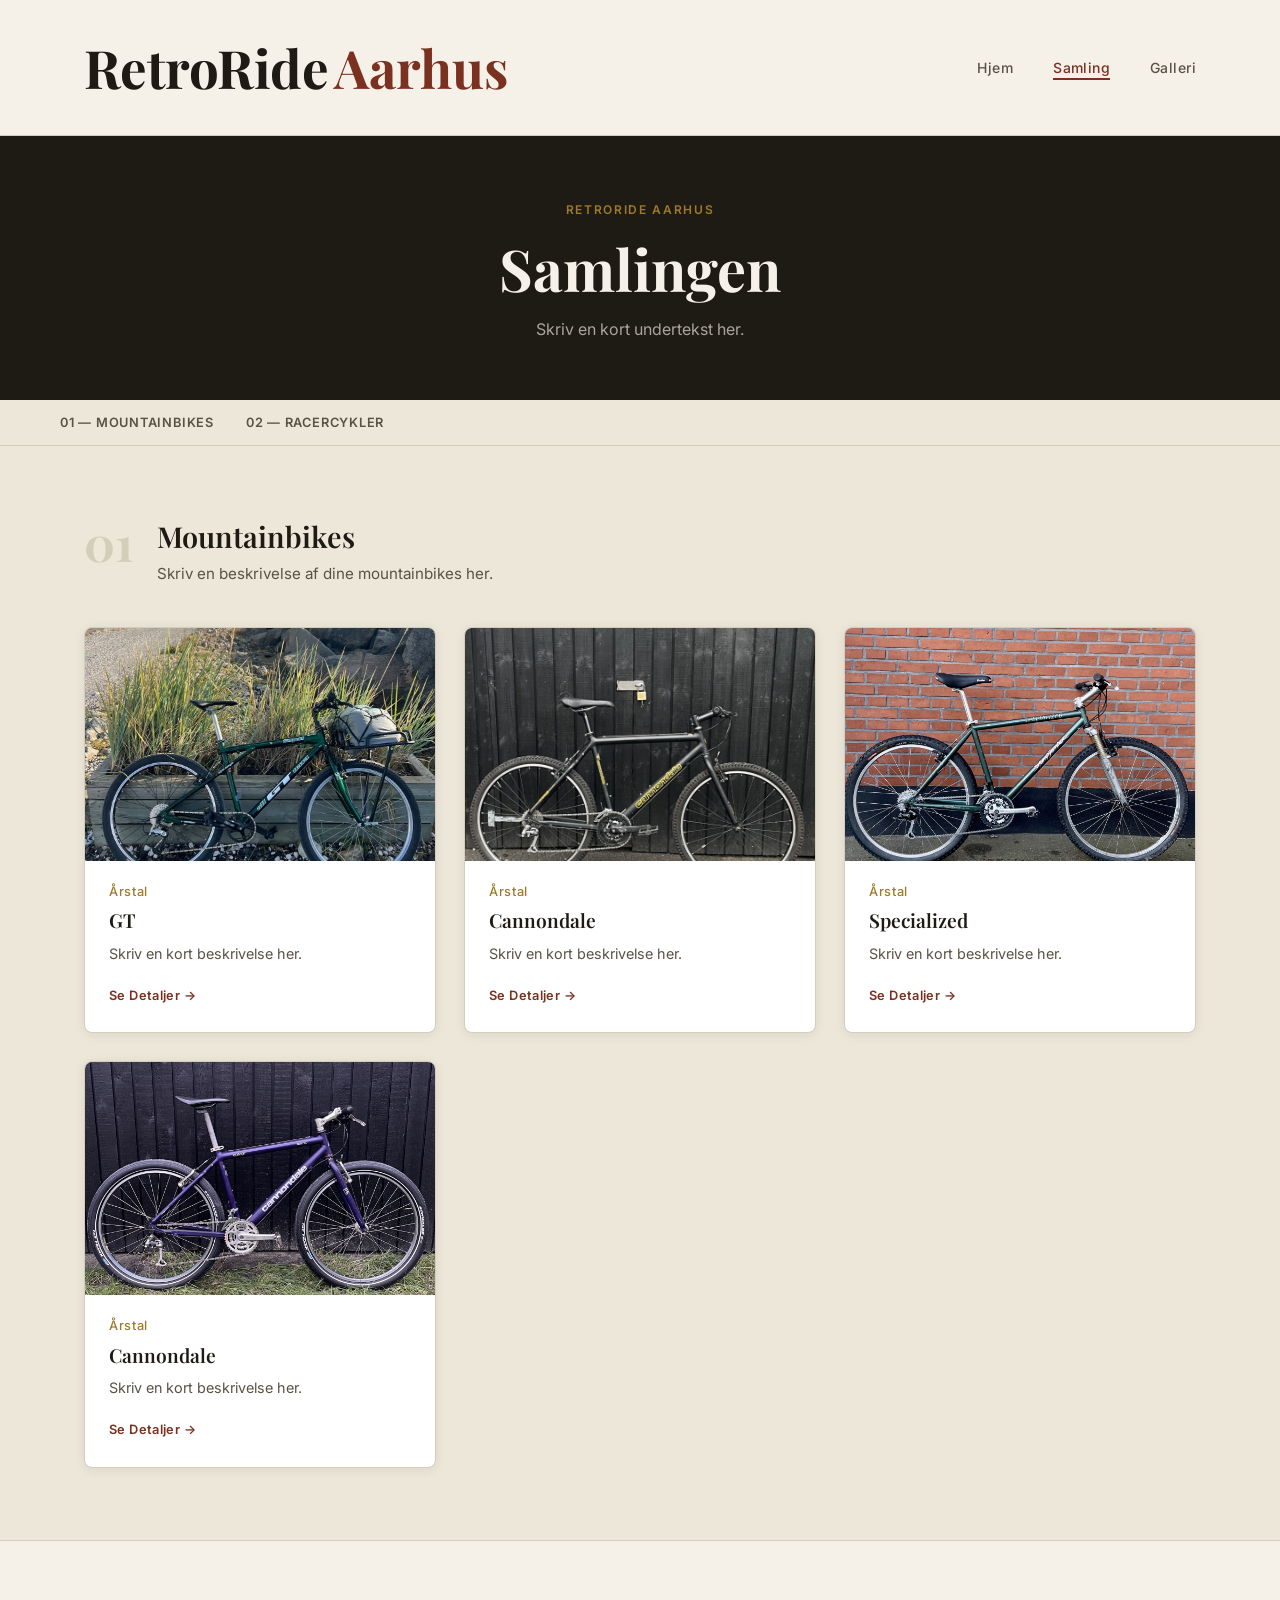
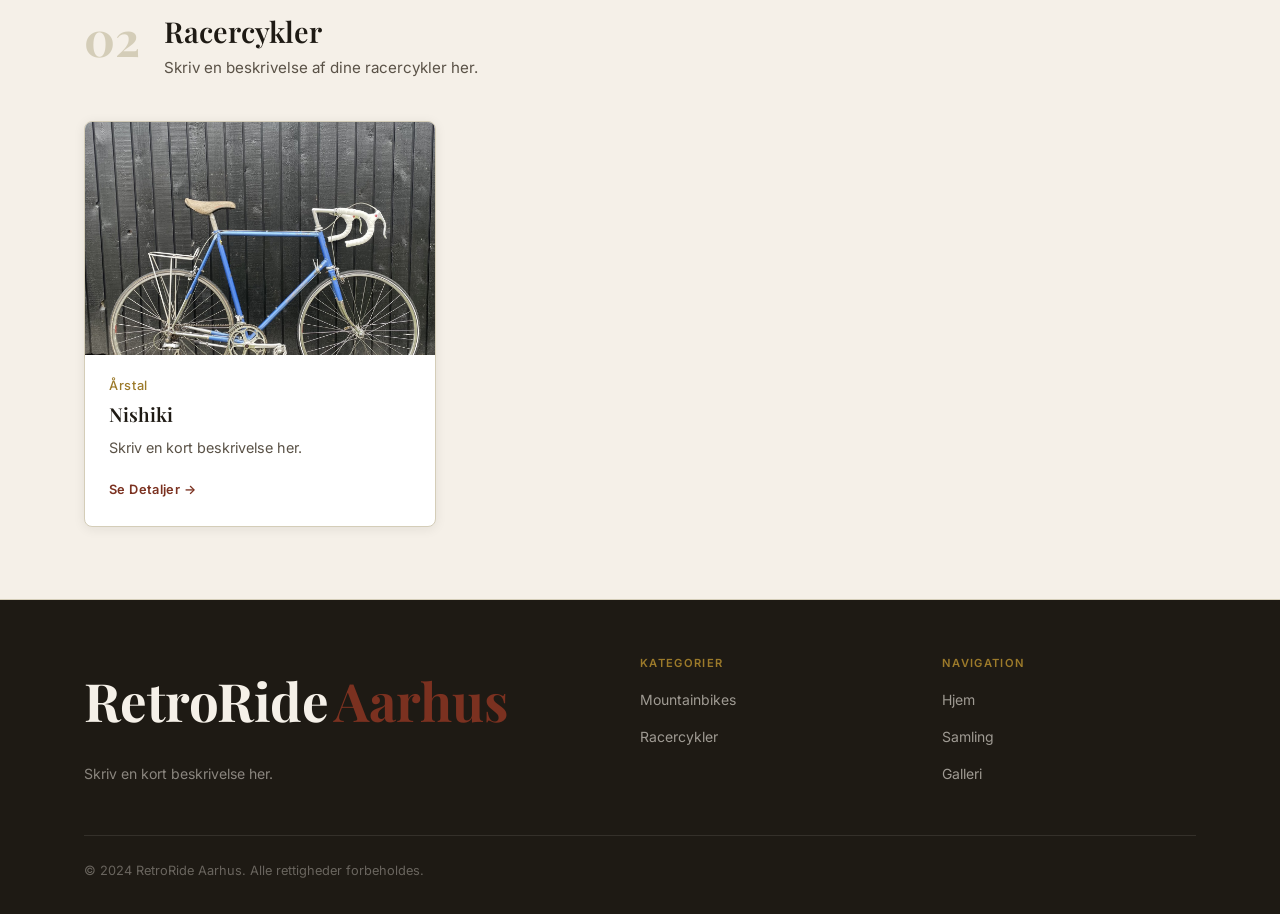
==== categories.html @ 52d95b5a "Initial commit — RetroRide Aarhus website Static vintage bicycle collection showcase with homepage, " ====
<!DOCTYPE html>
<html lang="da">
<head>
  <meta charset="UTF-8" />
  <meta name="viewport" content="width=device-width, initial-scale=1.0" />
  <title>Samlingen — RetroRide Aarhus</title>
  <link rel="preconnect" href="https://fonts.googleapis.com" />
  <link rel="preconnect" href="https://fonts.gstatic.com" crossorigin />
  <link href="https://fonts.googleapis.com/css2?family=Playfair+Display:ital,wght@0,400;0,600;0,700;1,400&family=Inter:wght@300;400;500;600&display=swap" rel="stylesheet" />
  <link rel="stylesheet" href="css/styles.css" />
</head>
<body>

  <!-- Navigation -->
  <nav class="nav">
    <div class="nav-container">
      <a href="index.html" class="nav-logo">
        <span class="logo-main">RetroRide</span>
        <span class="logo-sub">Aarhus</span>
      </a>
      <button class="nav-toggle" id="navToggle" aria-label="Åbn navigation" aria-expanded="false">
        <span></span><span></span><span></span>
      </button>
      <ul class="nav-links" id="navLinks">
        <li><a href="index.html" class="nav-link">Hjem</a></li>
        <li><a href="categories.html" class="nav-link active">Samling</a></li>
        <li><a href="gallery.html" class="nav-link">Galleri</a></li>
      </ul>
    </div>
  </nav>

  <!-- Sidehoved -->
  <header class="page-header">
    <p class="page-header-label">RetroRide Aarhus</p>
    <h1 class="page-header-title">Samlingen</h1>
    <!-- Skriv en kort undertekst til samlingssiden -->
    <p class="page-header-subtitle">Skriv en kort undertekst her.</p>
  </header>

  <!-- Kategori-genvejsnavigation -->
  <nav class="categories-nav" aria-label="Gå til kategori">
    <div class="categories-nav-inner">
      <a href="#mountainbikes" class="cat-nav-link">01 — Mountainbikes</a>
      <a href="#racercykler"   class="cat-nav-link">02 — Racercykler</a>
    </div>
  </nav>

  <!-- ─── Kategori 01: Mountainbikes ────────────────────────── -->
  <section class="category-section" id="mountainbikes">
    <div class="container">
      <div class="category-header">
        <span class="category-number">01</span>
        <div class="category-header-text">
          <h2 class="category-title">Mountainbikes</h2>
          <p class="category-desc">Skriv en beskrivelse af dine mountainbikes her.</p>
        </div>
      </div>
      <div class="bikes-grid">

        <!-- GT -->
        <article class="bike-card">
          <a href="bikes/bike-1.html" class="bike-card-link">
            <div class="bike-card-image">
              <img src="photos/gt-1.jpg" alt="GT Mountainbike" loading="lazy" />
            </div>
            <div class="bike-card-body">
              <p class="bike-card-year">Årstal</p>
              <h3 class="bike-card-name">GT</h3>
              <p class="bike-card-desc">Skriv en kort beskrivelse her.</p>
              <span class="bike-card-cta">Se Detaljer →</span>
            </div>
          </a>
        </article>

        <!-- Cannondale 1 -->
        <article class="bike-card">
          <a href="bikes/bike-2.html" class="bike-card-link">
            <div class="bike-card-image">
              <img src="photos/cannondale1-1.jpg" alt="Cannondale Mountainbike" loading="lazy" />
            </div>
            <div class="bike-card-body">
              <p class="bike-card-year">Årstal</p>
              <h3 class="bike-card-name">Cannondale</h3>
              <p class="bike-card-desc">Skriv en kort beskrivelse her.</p>
              <span class="bike-card-cta">Se Detaljer →</span>
            </div>
          </a>
        </article>

        <!-- Specialized -->
        <article class="bike-card">
          <a href="bikes/bike-3.html" class="bike-card-link">
            <div class="bike-card-image">
              <img src="photos/specialized-1.jpg" alt="Specialized Mountainbike" loading="lazy" />
            </div>
            <div class="bike-card-body">
              <p class="bike-card-year">Årstal</p>
              <h3 class="bike-card-name">Specialized</h3>
              <p class="bike-card-desc">Skriv en kort beskrivelse her.</p>
              <span class="bike-card-cta">Se Detaljer →</span>
            </div>
          </a>
        </article>

        <!-- Cannondale 2 -->
        <article class="bike-card">
          <a href="bikes/bike-5.html" class="bike-card-link">
            <div class="bike-card-image">
              <img src="photos/cannondale2-1.jpg" alt="Cannondale Mountainbike" loading="lazy" />
            </div>
            <div class="bike-card-body">
              <p class="bike-card-year">Årstal</p>
              <h3 class="bike-card-name">Cannondale</h3>
              <p class="bike-card-desc">Skriv en kort beskrivelse her.</p>
              <span class="bike-card-cta">Se Detaljer →</span>
            </div>
          </a>
        </article>

      </div>
    </div>
  </section>

  <!-- ─── Kategori 02: Racercykler ──────────────────────────── -->
  <section class="category-section" id="racercykler">
    <div class="container">
      <div class="category-header">
        <span class="category-number">02</span>
        <div class="category-header-text">
          <h2 class="category-title">Racercykler</h2>
          <p class="category-desc">Skriv en beskrivelse af dine racercykler her.</p>
        </div>
      </div>
      <div class="bikes-grid">

        <!-- Nishiki -->
        <article class="bike-card">
          <a href="bikes/bike-4.html" class="bike-card-link">
            <div class="bike-card-image">
              <img src="photos/nishiki-1.jpg" alt="Nishiki Racercykel" loading="lazy" />
            </div>
            <div class="bike-card-body">
              <p class="bike-card-year">Årstal</p>
              <h3 class="bike-card-name">Nishiki</h3>
              <p class="bike-card-desc">Skriv en kort beskrivelse her.</p>
              <span class="bike-card-cta">Se Detaljer →</span>
            </div>
          </a>
        </article>


      </div>
    </div>
  </section>

  <!-- Footer -->
  <footer class="footer">
    <div class="container">
      <div class="footer-grid">
        <div class="footer-brand">
          <a href="index.html" class="footer-logo">
            <span class="logo-main">RetroRide</span>
            <span class="logo-sub">Aarhus</span>
          </a>
          <p class="footer-tagline">Skriv en kort beskrivelse her.</p>
        </div>
        <div class="footer-col">
          <h4 class="footer-heading">Kategorier</h4>
          <ul class="footer-links">
            <li><a href="#mountainbikes">Mountainbikes</a></li>
            <li><a href="#racercykler">Racercykler</a></li>
          </ul>
        </div>
        <div class="footer-col">
          <h4 class="footer-heading">Navigation</h4>
          <ul class="footer-links">
            <li><a href="index.html">Hjem</a></li>
            <li><a href="categories.html">Samling</a></li>
            <li><a href="gallery.html">Galleri</a></li>
          </ul>
        </div>
      </div>
      <div class="footer-bottom">
        <!-- Skriv dit navn og årstallet her -->
        <p>© 2024 RetroRide Aarhus. Alle rettigheder forbeholdes.</p>
      </div>
    </div>
  </footer>

  <script src="js/main.js"></script>
</body>
</html>
---- css/styles.css ----
/* ============================================================
   RetroRide Aarhus — Shared Stylesheet
   Vintage cycling magazine aesthetic
   ============================================================ */

/* ── Design Tokens ─────────────────────────────────────────── */
:root {
  --bg:           #F5F0E8;   /* warm cream */
  --bg-alt:       #EDE7DA;   /* section dividers */
  --bg-card:      #FFFFFF;
  --border:       #D4CDB8;
  --text-primary: #1E1A14;
  --text-secondary: #5A5247;
  --accent:       #7B3120;   /* deep rust / terracotta */
  --gold:         #9C7A2A;   /* vintage gold for labels */

  --font-heading: 'Playfair Display', Georgia, serif;
  --font-body:    'Inter', system-ui, sans-serif;

  --radius:       4px;
  --radius-card:  8px;
  --shadow-card:  0 2px 12px rgba(30,26,20,0.08);
  --shadow-hover: 0 6px 24px rgba(30,26,20,0.14);

  --nav-height:   136px;
  --container:    1160px;
  --container-narrow: 740px;
}

/* ── Reset & Base ───────────────────────────────────────────── */
*, *::before, *::after { box-sizing: border-box; margin: 0; padding: 0; }

html { scroll-behavior: smooth; }

body {
  background-color: var(--bg);
  color: var(--text-primary);
  font-family: var(--font-body);
  font-size: 16px;
  line-height: 1.7;
  -webkit-font-smoothing: antialiased;
}

img {
  display: block;
  max-width: 100%;
  height: auto;
}

a { color: inherit; text-decoration: none; }

ul { list-style: none; }

/* ── Typography ─────────────────────────────────────────────── */
h1, h2, h3, h4 {
  font-family: var(--font-heading);
  color: var(--text-primary);
  line-height: 1.25;
}

h1 { font-size: clamp(2.2rem, 5vw, 3.6rem); font-weight: 700; }
h2 { font-size: clamp(1.7rem, 3.5vw, 2.6rem); font-weight: 600; }
h3 { font-size: clamp(1.2rem, 2.5vw, 1.5rem); font-weight: 600; }
h4 { font-size: 1rem; font-weight: 600; }

p { color: var(--text-secondary); }

/* ── Layout Utilities ───────────────────────────────────────── */
.container {
  width: 100%;
  max-width: var(--container);
  margin-inline: auto;
  padding-inline: 1.5rem;
}

.container-narrow {
  max-width: var(--container-narrow);
  margin-inline: auto;
  padding-inline: 1.5rem;
}

.section {
  padding-block: 5rem;
}

.section-alt {
  background-color: var(--bg-alt);
}

.section-header {
  text-align: center;
  max-width: 620px;
  margin-inline: auto;
  margin-bottom: 3.5rem;
}

.section-label {
  font-family: var(--font-body);
  font-size: 0.75rem;
  font-weight: 600;
  letter-spacing: 0.12em;
  text-transform: uppercase;
  color: var(--gold);
  margin-bottom: 0.6rem;
}

.section-title {
  margin-bottom: 1rem;
}

.section-subtitle {
  font-size: 1rem;
  color: var(--text-secondary);
}

.section-footer {
  text-align: center;
  margin-top: 3rem;
}

/* ── Buttons ────────────────────────────────────────────────── */
.btn {
  display: inline-block;
  font-family: var(--font-body);
  font-size: 0.875rem;
  font-weight: 500;
  letter-spacing: 0.04em;
  padding: 0.75rem 1.75rem;
  border-radius: var(--radius);
  cursor: pointer;
  transition: background 0.2s, color 0.2s, border-color 0.2s, transform 0.15s;
}

.btn:hover { transform: translateY(-1px); }

.btn-primary {
  background: var(--accent);
  color: #fff;
  border: 2px solid var(--accent);
}

.btn-primary:hover {
  background: #6a2918;
  border-color: #6a2918;
}

.btn-secondary {
  background: transparent;
  color: var(--bg);
  border: 2px solid rgba(245,240,232,0.55);
}

.btn-secondary:hover {
  background: rgba(245,240,232,0.12);
  border-color: var(--bg);
}

.btn-outline {
  background: transparent;
  color: var(--accent);
  border: 2px solid var(--accent);
}

.btn-outline:hover {
  background: var(--accent);
  color: #fff;
}

/* ── Navigation ─────────────────────────────────────────────── */
.nav {
  position: sticky;
  top: 0;
  z-index: 100;
  background: var(--bg);
  border-bottom: 1px solid var(--border);
  height: var(--nav-height);
}

.nav-container {
  max-width: var(--container);
  margin-inline: auto;
  padding-inline: 1.5rem;
  height: 100%;
  display: flex;
  align-items: center;
  justify-content: space-between;
}

.nav-logo {
  display: flex;
  align-items: baseline;
  gap: 0.35rem;
  text-decoration: none;
}

.logo-main {
  font-family: var(--font-heading);
  font-size: 3.3rem;
  font-weight: 700;
  color: var(--text-primary);
  letter-spacing: -0.01em;
}

.logo-sub {
  font-family: var(--font-heading);
  font-size: 3.3rem;
  font-weight: 700;
  color: var(--accent);
}

.nav-links {
  display: flex;
  align-items: center;
  gap: 2.5rem;
}

.nav-link {
  font-size: 0.875rem;
  font-weight: 500;
  color: var(--text-secondary);
  letter-spacing: 0.03em;
  position: relative;
  transition: color 0.2s;
}

.nav-link::after {
  content: '';
  position: absolute;
  bottom: -4px;
  left: 0;
  width: 0;
  height: 2px;
  background: var(--accent);
  transition: width 0.2s;
}

.nav-link:hover,
.nav-link.active {
  color: var(--accent);
}

.nav-link.active::after,
.nav-link:hover::after {
  width: 100%;
}

/* Hamburger toggle */
.nav-toggle {
  display: none;
  flex-direction: column;
  justify-content: center;
  gap: 5px;
  width: 32px;
  height: 32px;
  background: none;
  border: none;
  cursor: pointer;
  padding: 2px;
}

.nav-toggle span {
  display: block;
  height: 2px;
  width: 100%;
  background: var(--text-primary);
  border-radius: 2px;
  transition: transform 0.25s, opacity 0.25s;
}

/* Hamburger → X animation */
.nav-toggle.open span:nth-child(1) { transform: translateY(7px) rotate(45deg); }
.nav-toggle.open span:nth-child(2) { opacity: 0; }
.nav-toggle.open span:nth-child(3) { transform: translateY(-7px) rotate(-45deg); }

/* ── Hero ───────────────────────────────────────────────────── */
.hero {
  background: var(--text-primary);
  background-image:
    radial-gradient(ellipse at 70% 50%, rgba(123,49,32,0.18) 0%, transparent 65%),
    radial-gradient(ellipse at 20% 80%, rgba(156,122,42,0.10) 0%, transparent 55%);
  min-height: 100vh;
  display: flex;
  align-items: center;
  padding: 10rem 1.5rem 5rem;
}

.hero-content {
  max-width: var(--container);
  margin-inline: auto;
  width: 100%;
  max-width: 700px;
}

.hero-label {
  font-size: 0.75rem;
  font-weight: 600;
  letter-spacing: 0.14em;
  text-transform: uppercase;
  color: var(--gold);
  margin-bottom: 1.25rem;
}

.hero-title {
  color: var(--bg);
  margin-bottom: 1.5rem;
  font-style: normal;
}

.hero-title em {
  font-style: italic;
  color: #C8A87A;
}

.hero-tagline {
  font-size: 1.125rem;
  color: rgba(245,240,232,0.7);
  max-width: 560px;
  margin-bottom: 2.5rem;
  line-height: 1.75;
}

.hero-ctas {
  display: flex;
  gap: 1rem;
  flex-wrap: wrap;
}

/* ── Bike Cards ─────────────────────────────────────────────── */
.bikes-grid {
  display: grid;
  grid-template-columns: repeat(auto-fill, minmax(300px, 1fr));
  gap: 1.75rem;
}

.bike-card {
  background: var(--bg-card);
  border: 1px solid var(--border);
  border-radius: var(--radius-card);
  overflow: hidden;
  box-shadow: var(--shadow-card);
  transition: box-shadow 0.25s, transform 0.25s;
}

.bike-card:hover {
  box-shadow: var(--shadow-hover);
  transform: translateY(-3px);
}

.bike-card-link {
  display: block;
  text-decoration: none;
  color: inherit;
}

.bike-card-image {
  position: relative;
  overflow: hidden;
  aspect-ratio: 3/2;
  background: var(--bg-alt);
}

.bike-card-image img {
  width: 100%;
  height: 100%;
  object-fit: cover;
  transition: transform 0.4s;
}

.bike-card:hover .bike-card-image img {
  transform: scale(1.03);
}

.bike-card-category {
  position: absolute;
  top: 0.75rem;
  left: 0.75rem;
  background: var(--accent);
  color: #fff;
  font-size: 0.7rem;
  font-weight: 600;
  letter-spacing: 0.08em;
  text-transform: uppercase;
  padding: 0.25rem 0.6rem;
  border-radius: var(--radius);
}

.bike-card-body {
  padding: 1.25rem 1.5rem 1.5rem;
}

.bike-card-year {
  font-size: 0.8rem;
  font-weight: 500;
  color: var(--gold);
  letter-spacing: 0.05em;
  margin-bottom: 0.35rem;
}

.bike-card-name {
  font-family: var(--font-heading);
  font-size: 1.2rem;
  font-weight: 600;
  color: var(--text-primary);
  margin-bottom: 0.6rem;
}

.bike-card-desc {
  font-size: 0.9rem;
  color: var(--text-secondary);
  line-height: 1.6;
  margin-bottom: 1rem;
}

.bike-card-cta {
  font-size: 0.8rem;
  font-weight: 600;
  color: var(--accent);
  letter-spacing: 0.03em;
}

/* ── About Section ──────────────────────────────────────────── */
.about-content {
  border-left: 3px solid var(--accent);
  padding-left: 2rem;
}

.about-text {
  font-size: 1.05rem;
  line-height: 1.8;
  color: var(--text-secondary);
  margin-bottom: 1.25rem;
}

.about-text:last-of-type { margin-bottom: 0; }

/* ── Page Header (inner pages) ──────────────────────────────── */
.page-header {
  background: var(--text-primary);
  padding: 4rem 1.5rem 3.5rem;
  text-align: center;
}

.page-header-label {
  font-size: 0.75rem;
  font-weight: 600;
  letter-spacing: 0.14em;
  text-transform: uppercase;
  color: var(--gold);
  margin-bottom: 0.75rem;
}

.page-header-title {
  color: var(--bg);
  margin-bottom: 0.75rem;
}

.page-header-subtitle {
  color: rgba(245,240,232,0.65);
  font-size: 1rem;
  max-width: 480px;
  margin-inline: auto;
}

/* ── Categories Page ────────────────────────────────────────── */
.categories-nav {
  background: var(--bg-alt);
  border-bottom: 1px solid var(--border);
  padding: 0.75rem 1.5rem;
  position: sticky;
  top: var(--nav-height);
  z-index: 50;
}

.categories-nav-inner {
  max-width: var(--container);
  margin-inline: auto;
  display: flex;
  gap: 2rem;
  flex-wrap: wrap;
  align-items: center;
}

.cat-nav-link {
  font-size: 0.8rem;
  font-weight: 600;
  letter-spacing: 0.06em;
  text-transform: uppercase;
  color: var(--text-secondary);
  transition: color 0.2s;
  white-space: nowrap;
}

.cat-nav-link:hover { color: var(--accent); }

.category-section {
  padding-block: 4.5rem;
  border-bottom: 1px solid var(--border);
}

.category-section:last-child { border-bottom: none; }

.category-section:nth-child(even) { background: var(--bg-alt); }

.category-header {
  display: flex;
  align-items: flex-start;
  gap: 1.5rem;
  margin-bottom: 2.5rem;
}

.category-number {
  font-family: var(--font-heading);
  font-size: 3rem;
  font-weight: 700;
  color: var(--border);
  line-height: 1;
  flex-shrink: 0;
  min-width: 3rem;
}

.category-header-text {}

.category-title {
  font-family: var(--font-heading);
  font-size: 1.8rem;
  font-weight: 600;
  margin-bottom: 0.4rem;
}

.category-desc {
  font-size: 0.95rem;
  color: var(--text-secondary);
  max-width: 560px;
}

/* ── Gallery Page ───────────────────────────────────────────── */
.gallery-grid {
  display: grid;
  grid-template-columns: repeat(auto-fill, minmax(280px, 1fr));
  gap: 1.25rem;
}

.gallery-item {
  position: relative;
  overflow: hidden;
  border-radius: var(--radius-card);
  aspect-ratio: 1/1;
  background: var(--bg-alt);
  cursor: pointer;
}

.gallery-item img {
  width: 100%;
  height: 100%;
  object-fit: cover;
  transition: transform 0.4s;
}

.gallery-item:hover img { transform: scale(1.06); }

.gallery-overlay {
  position: absolute;
  inset: 0;
  background: linear-gradient(to top, rgba(30,26,20,0.75) 0%, transparent 55%);
  opacity: 0;
  transition: opacity 0.3s;
  display: flex;
  flex-direction: column;
  justify-content: flex-end;
  padding: 1.25rem;
}

.gallery-item:hover .gallery-overlay { opacity: 1; }

.gallery-overlay-name {
  font-family: var(--font-heading);
  font-size: 1.1rem;
  font-weight: 600;
  color: #fff;
  margin-bottom: 0.2rem;
}

.gallery-overlay-year {
  font-size: 0.8rem;
  color: rgba(245,240,232,0.75);
  font-weight: 500;
}

/* ── Individual Bike Page ───────────────────────────────────── */
.breadcrumb {
  padding: 0.9rem 0;
  border-bottom: 1px solid var(--border);
  margin-bottom: 0;
  background: var(--bg-alt);
}

.breadcrumb-inner {
  max-width: var(--container);
  margin-inline: auto;
  padding-inline: 1.5rem;
  display: flex;
  align-items: center;
  gap: 0.5rem;
  flex-wrap: wrap;
}

.breadcrumb-link {
  font-size: 0.8rem;
  color: var(--text-secondary);
  transition: color 0.2s;
}

.breadcrumb-link:hover { color: var(--accent); }

.breadcrumb-sep {
  font-size: 0.75rem;
  color: var(--border);
}

.breadcrumb-current {
  font-size: 0.8rem;
  color: var(--accent);
  font-weight: 500;
}

.bike-hero {
  width: 100%;
  max-height: 480px;
  overflow: hidden;
  background: var(--bg-alt);
}

.bike-hero img {
  width: 100%;
  height: 100%;
  object-fit: cover;
}

.bike-page-body {
  max-width: var(--container);
  margin-inline: auto;
  padding: 3rem 1.5rem 5rem;
  display: grid;
  grid-template-columns: 1fr 320px;
  gap: 3.5rem;
  align-items: start;
}

/* Main Content */
.bike-content {}

.bike-title-block {
  margin-bottom: 2rem;
  padding-bottom: 1.5rem;
  border-bottom: 1px solid var(--border);
}

.bike-label {
  font-size: 0.75rem;
  font-weight: 600;
  letter-spacing: 0.12em;
  text-transform: uppercase;
  color: var(--gold);
  margin-bottom: 0.5rem;
}

.bike-title {
  margin-bottom: 0.4rem;
}

.bike-year-make {
  font-size: 1rem;
  color: var(--text-secondary);
}

.content-section {
  margin-bottom: 2.5rem;
}

.content-section-title {
  font-family: var(--font-heading);
  font-size: 1.25rem;
  font-weight: 600;
  margin-bottom: 0.9rem;
  padding-bottom: 0.5rem;
  border-bottom: 2px solid var(--bg-alt);
}

.content-section p {
  font-size: 0.97rem;
  line-height: 1.8;
  color: var(--text-secondary);
  margin-bottom: 1rem;
}

.content-section p:last-child { margin-bottom: 0; }

.mod-list {
  list-style: none;
  padding: 0;
  display: flex;
  flex-direction: column;
  gap: 0.5rem;
}

.mod-list li {
  display: flex;
  align-items: flex-start;
  gap: 0.75rem;
  font-size: 0.95rem;
  color: var(--text-secondary);
}

.mod-list li::before {
  content: '—';
  color: var(--accent);
  flex-shrink: 0;
  font-weight: 700;
  margin-top: 0.05em;
}

/* Specs Sidebar */
.bike-sidebar {
  position: sticky;
  top: calc(var(--nav-height) + 1.5rem);
}

.specs-card {
  background: var(--bg-card);
  border: 1px solid var(--border);
  border-radius: var(--radius-card);
  overflow: hidden;
  box-shadow: var(--shadow-card);
}

.specs-card-header {
  background: var(--text-primary);
  padding: 1rem 1.25rem;
}

.specs-card-title {
  font-family: var(--font-heading);
  font-size: 1rem;
  font-weight: 600;
  color: var(--bg);
  letter-spacing: 0.02em;
}

.specs-list {
  padding: 0;
}

.specs-item {
  display: flex;
  justify-content: space-between;
  align-items: baseline;
  gap: 1rem;
  padding: 0.85rem 1.25rem;
  border-bottom: 1px solid var(--border);
}

.specs-item:last-child { border-bottom: none; }

.specs-key {
  font-size: 0.78rem;
  font-weight: 600;
  letter-spacing: 0.06em;
  text-transform: uppercase;
  color: var(--text-secondary);
  flex-shrink: 0;
}

.specs-value {
  font-size: 0.92rem;
  color: var(--text-primary);
  font-weight: 500;
  text-align: right;
}

.back-link-wrap {
  margin-top: 1.5rem;
}

.back-link {
  font-size: 0.85rem;
  font-weight: 500;
  color: var(--accent);
  display: inline-flex;
  align-items: center;
  gap: 0.4rem;
  transition: gap 0.2s;
}

.back-link:hover { gap: 0.6rem; }

/* ── Footer ─────────────────────────────────────────────────── */
.footer {
  background: var(--text-primary);
  padding-block: 3.5rem 2rem;
}

.footer-grid {
  display: grid;
  grid-template-columns: 2fr 1fr 1fr;
  gap: 3rem;
  margin-bottom: 3rem;
}

.footer-logo {
  display: flex;
  align-items: baseline;
  gap: 0.35rem;
  margin-bottom: 1rem;
}

.footer-logo .logo-main { color: var(--bg); }
.footer-logo .logo-sub  { color: var(--accent); }

.footer-tagline {
  font-size: 0.88rem;
  color: rgba(245,240,232,0.5);
  max-width: 280px;
  line-height: 1.65;
}

.footer-heading {
  font-family: var(--font-body);
  font-size: 0.7rem;
  font-weight: 600;
  letter-spacing: 0.12em;
  text-transform: uppercase;
  color: var(--gold);
  margin-bottom: 1rem;
}

.footer-links {
  display: flex;
  flex-direction: column;
  gap: 0.6rem;
}

.footer-links a {
  font-size: 0.875rem;
  color: rgba(245,240,232,0.6);
  transition: color 0.2s;
}

.footer-links a:hover { color: var(--bg); }

.footer-bottom {
  padding-top: 1.5rem;
  border-top: 1px solid rgba(245,240,232,0.1);
}

.footer-bottom p {
  font-size: 0.8rem;
  color: rgba(245,240,232,0.35);
}

/* ── Responsive ─────────────────────────────────────────────── */

/* Tablet */
@media (max-width: 900px) {
  .bike-page-body {
    grid-template-columns: 1fr;
  }

  .bike-sidebar {
    position: static;
    order: -1;
  }

  .footer-grid {
    grid-template-columns: 1fr 1fr;
  }

  .footer-brand {
    grid-column: 1 / -1;
  }
}

/* Mobile */
@media (max-width: 640px) {
  .section { padding-block: 3.5rem; }

  /* Mobile nav */
  .nav-toggle { display: flex; }

  .nav-links {
    display: none;
    position: absolute;
    top: var(--nav-height);
    left: 0;
    right: 0;
    background: var(--bg);
    border-bottom: 1px solid var(--border);
    flex-direction: column;
    align-items: flex-start;
    gap: 0;
    padding: 0.5rem 0;
    box-shadow: 0 4px 16px rgba(30,26,20,0.1);
  }

  .nav-links.open {
    display: flex;
  }

  .nav-links li {
    width: 100%;
  }

  .nav-link {
    display: block;
    padding: 0.85rem 1.5rem;
    font-size: 0.95rem;
  }

  .nav-link::after { display: none; }

  /* Hero */
  .hero { min-height: 80vh; padding: 3rem 1.5rem; }

  .hero-ctas { flex-direction: column; align-items: flex-start; }
  .hero-ctas .btn { width: 100%; text-align: center; }

  /* Bikes grid */
  .bikes-grid { grid-template-columns: 1fr; }

  /* Gallery */
  .gallery-grid {
    grid-template-columns: repeat(2, 1fr);
    gap: 0.75rem;
  }

  /* Categories nav */
  .categories-nav-inner { gap: 1rem; }

  /* Footer */
  .footer-grid {
    grid-template-columns: 1fr;
    gap: 2rem;
  }

  .footer-brand { grid-column: auto; }

  /* Breadcrumb */
  .breadcrumb-inner { gap: 0.35rem; }

  /* About */
  .about-content {
    padding-left: 1.25rem;
  }

  /* Category header */
  .category-header {
    flex-direction: column;
    gap: 0.5rem;
  }

  .category-number { font-size: 2rem; }
}

@media (max-width: 400px) {
  .gallery-grid { grid-template-columns: 1fr; }
}
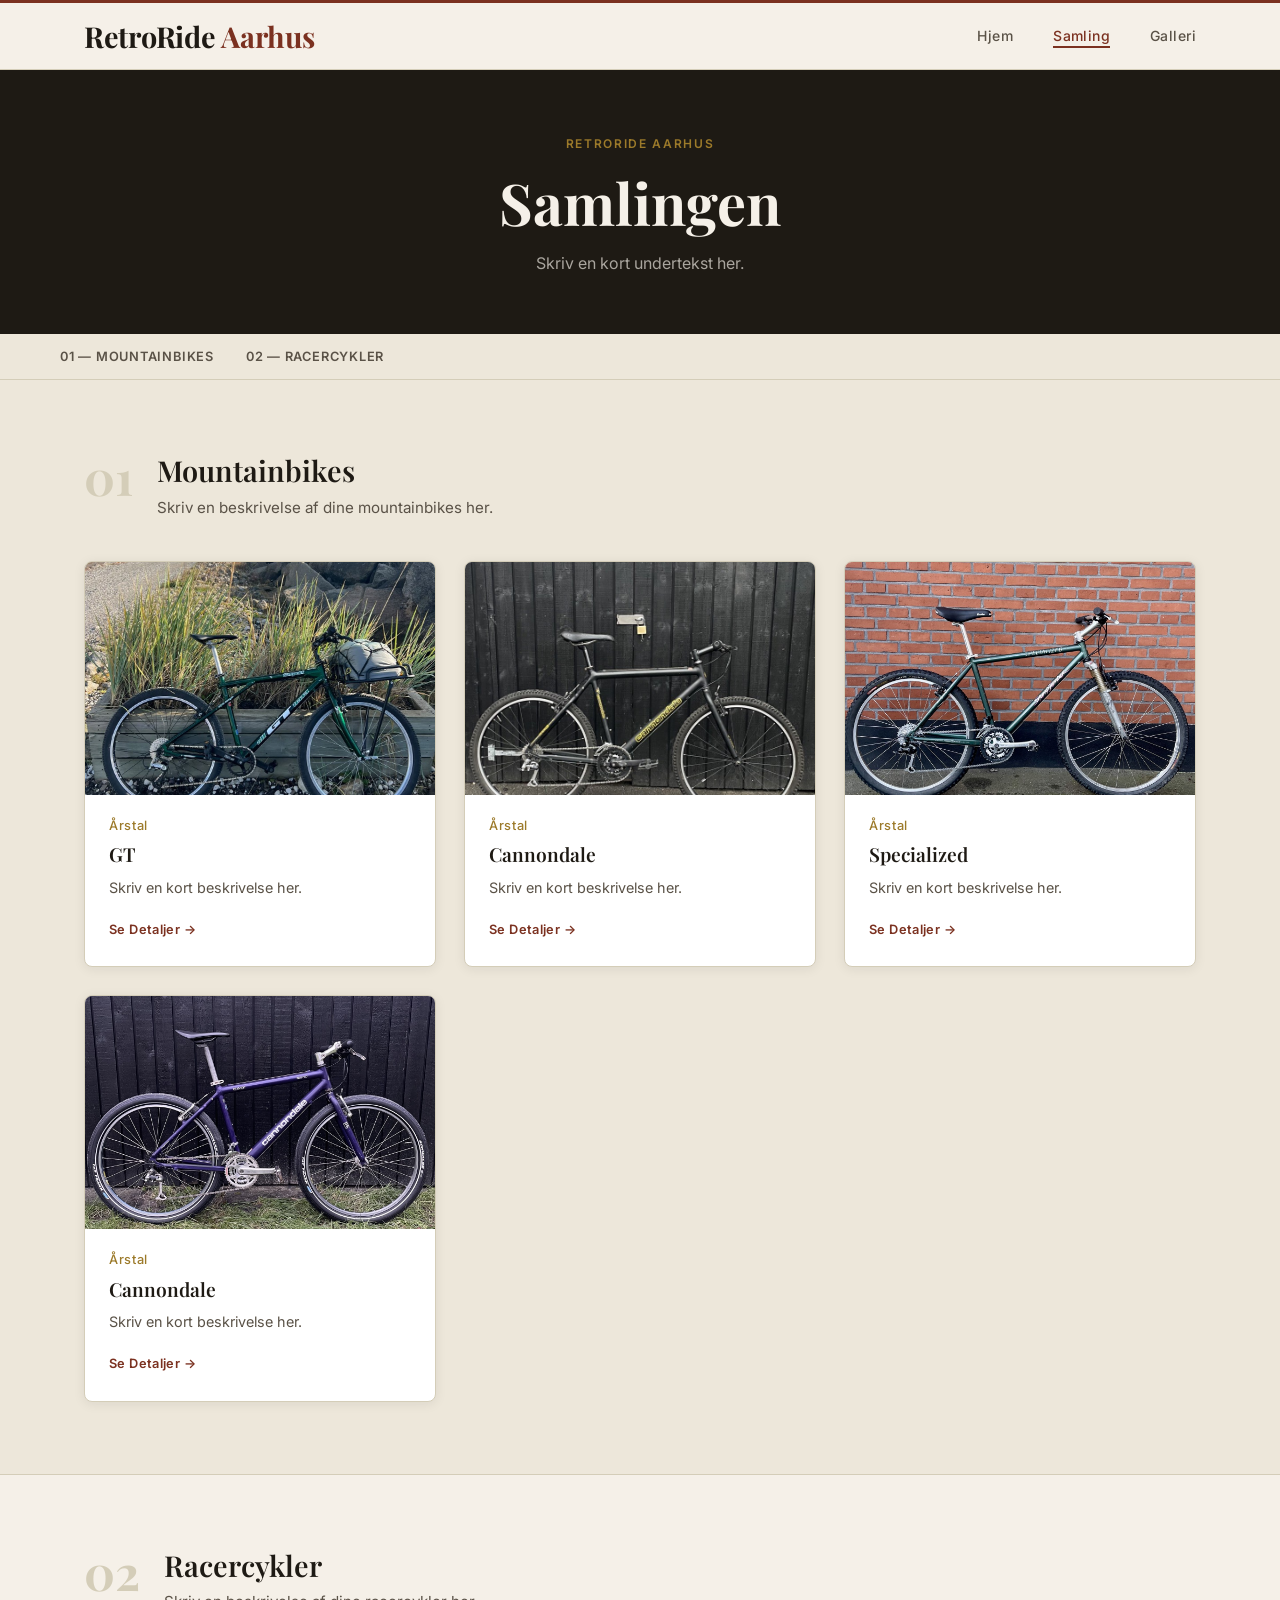
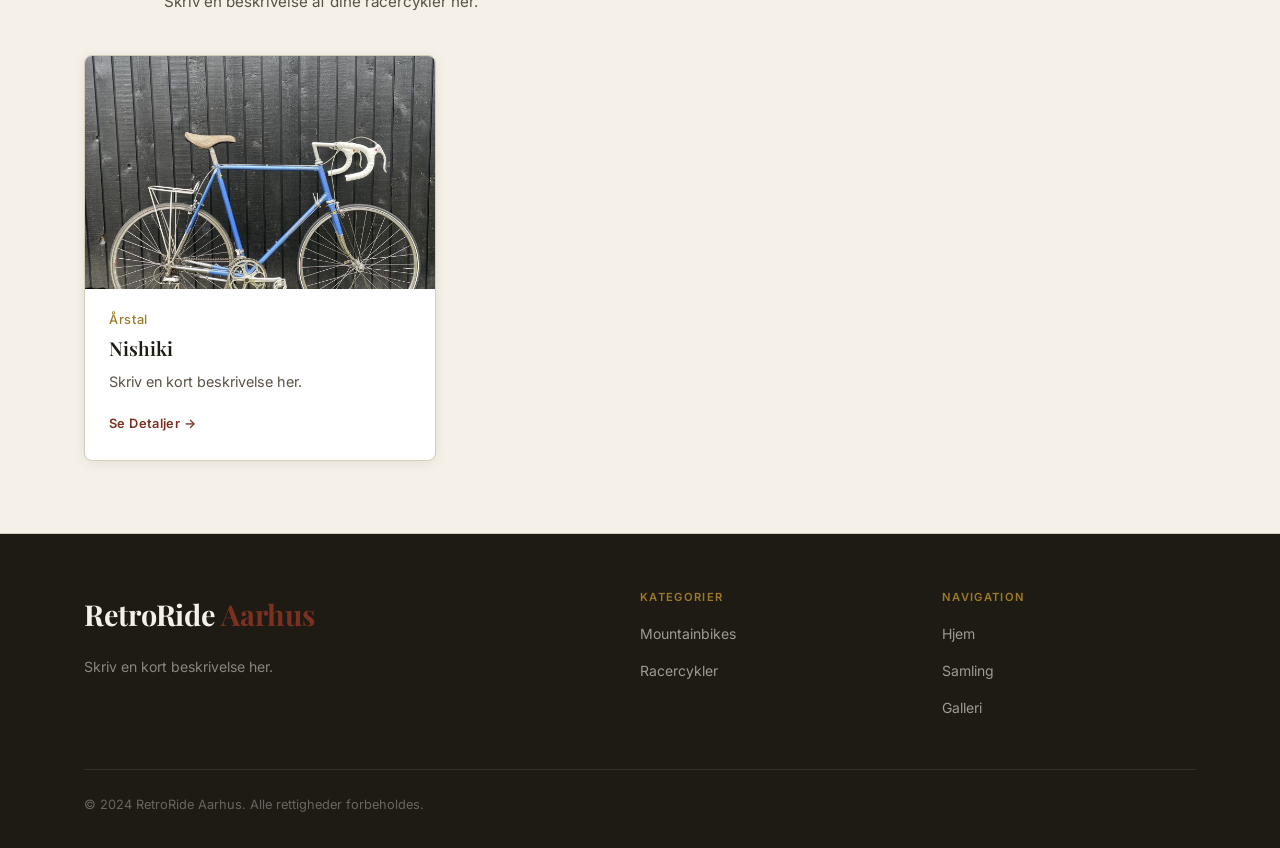
==== commit f1ea2306: "Add grain texture to hero and hover category badges on bike cards - Hero section now has a subtle fi" ====
--- a/categories.html
+++ b/categories.html
@@ -62,6 +62,7 @@
           <a href="bikes/bike-1.html" class="bike-card-link">
             <div class="bike-card-image">
               <img src="photos/gt-1.jpg" alt="GT Mountainbike" loading="lazy" />
+              <span class="bike-card-category">MTB</span>
             </div>
             <div class="bike-card-body">
               <p class="bike-card-year">Årstal</p>
@@ -77,6 +78,7 @@
           <a href="bikes/bike-2.html" class="bike-card-link">
             <div class="bike-card-image">
               <img src="photos/cannondale1-1.jpg" alt="Cannondale Mountainbike" loading="lazy" />
+              <span class="bike-card-category">MTB</span>
             </div>
             <div class="bike-card-body">
               <p class="bike-card-year">Årstal</p>
@@ -92,6 +94,7 @@
           <a href="bikes/bike-3.html" class="bike-card-link">
             <div class="bike-card-image">
               <img src="photos/specialized-1.jpg" alt="Specialized Mountainbike" loading="lazy" />
+              <span class="bike-card-category">MTB</span>
             </div>
             <div class="bike-card-body">
               <p class="bike-card-year">Årstal</p>
@@ -107,6 +110,7 @@
           <a href="bikes/bike-5.html" class="bike-card-link">
             <div class="bike-card-image">
               <img src="photos/cannondale2-1.jpg" alt="Cannondale Mountainbike" loading="lazy" />
+              <span class="bike-card-category">MTB</span>
             </div>
             <div class="bike-card-body">
               <p class="bike-card-year">Årstal</p>
@@ -138,6 +142,7 @@
           <a href="bikes/bike-4.html" class="bike-card-link">
             <div class="bike-card-image">
               <img src="photos/nishiki-1.jpg" alt="Nishiki Racercykel" loading="lazy" />
+              <span class="bike-card-category">Racer</span>
             </div>
             <div class="bike-card-body">
               <p class="bike-card-year">Årstal</p>
--- a/css/styles.css
+++ b/css/styles.css
@@ -22,7 +22,7 @@
   --shadow-card:  0 2px 12px rgba(30,26,20,0.08);
   --shadow-hover: 0 6px 24px rgba(30,26,20,0.14);
 
-  --nav-height:   136px;
+  --nav-height:   70px;
   --container:    1160px;
   --container-narrow: 740px;
 }
@@ -172,6 +172,7 @@
   top: 0;
   z-index: 100;
   background: var(--bg);
+  border-top: 3px solid var(--accent);
   border-bottom: 1px solid var(--border);
   height: var(--nav-height);
 }
@@ -195,7 +196,7 @@
 
 .logo-main {
   font-family: var(--font-heading);
-  font-size: 3.3rem;
+  font-size: 1.8rem;
   font-weight: 700;
   color: var(--text-primary);
   letter-spacing: -0.01em;
@@ -203,7 +204,7 @@
 
 .logo-sub {
   font-family: var(--font-heading);
-  font-size: 3.3rem;
+  font-size: 1.8rem;
   font-weight: 700;
   color: var(--accent);
 }
@@ -274,18 +275,32 @@
 
 /* ── Hero ───────────────────────────────────────────────────── */
 .hero {
+  position: relative;
   background: var(--text-primary);
   background-image:
     radial-gradient(ellipse at 70% 50%, rgba(123,49,32,0.18) 0%, transparent 65%),
     radial-gradient(ellipse at 20% 80%, rgba(156,122,42,0.10) 0%, transparent 55%);
-  min-height: 100vh;
+  min-height: calc(100vh - var(--nav-height));
   display: flex;
   align-items: center;
-  padding: 10rem 1.5rem 5rem;
+  padding: 3rem 1.5rem;
+}
+
+/* Grain texture overlay */
+.hero::after {
+  content: '';
+  position: absolute;
+  inset: 0;
+  background-image: url("data:image/svg+xml,%3Csvg viewBox='0 0 256 256' xmlns='http://www.w3.org/2000/svg'%3E%3Cfilter id='n'%3E%3CfeTurbulence type='fractalNoise' baseFrequency='0.85' numOctaves='4' stitchTiles='stitch'/%3E%3C/filter%3E%3Crect width='100%25' height='100%25' filter='url(%23n)'/%3E%3C/svg%3E");
+  background-size: 256px 256px;
+  opacity: 0.055;
+  pointer-events: none;
+  z-index: 1;
 }
 
 .hero-content {
-  max-width: var(--container);
+  position: relative;
+  z-index: 2;
   margin-inline: auto;
   width: 100%;
   max-width: 700px;
@@ -372,7 +387,7 @@
 
 .bike-card-category {
   position: absolute;
-  top: 0.75rem;
+  bottom: 0.75rem;
   left: 0.75rem;
   background: var(--accent);
   color: #fff;
@@ -382,6 +397,14 @@
   text-transform: uppercase;
   padding: 0.25rem 0.6rem;
   border-radius: var(--radius);
+  transform: translateY(120%);
+  opacity: 0;
+  transition: transform 0.28s ease, opacity 0.28s ease;
+}
+
+.bike-card:hover .bike-card-category {
+  transform: translateY(0);
+  opacity: 1;
 }
 
 .bike-card-body {
@@ -918,7 +941,7 @@
   .nav-link::after { display: none; }
 
   /* Hero */
-  .hero { min-height: 80vh; padding: 3rem 1.5rem; }
+  .hero { min-height: calc(100vh - var(--nav-height)); padding: 2.5rem 1.5rem; }
 
   .hero-ctas { flex-direction: column; align-items: flex-start; }
   .hero-ctas .btn { width: 100%; text-align: center; }
